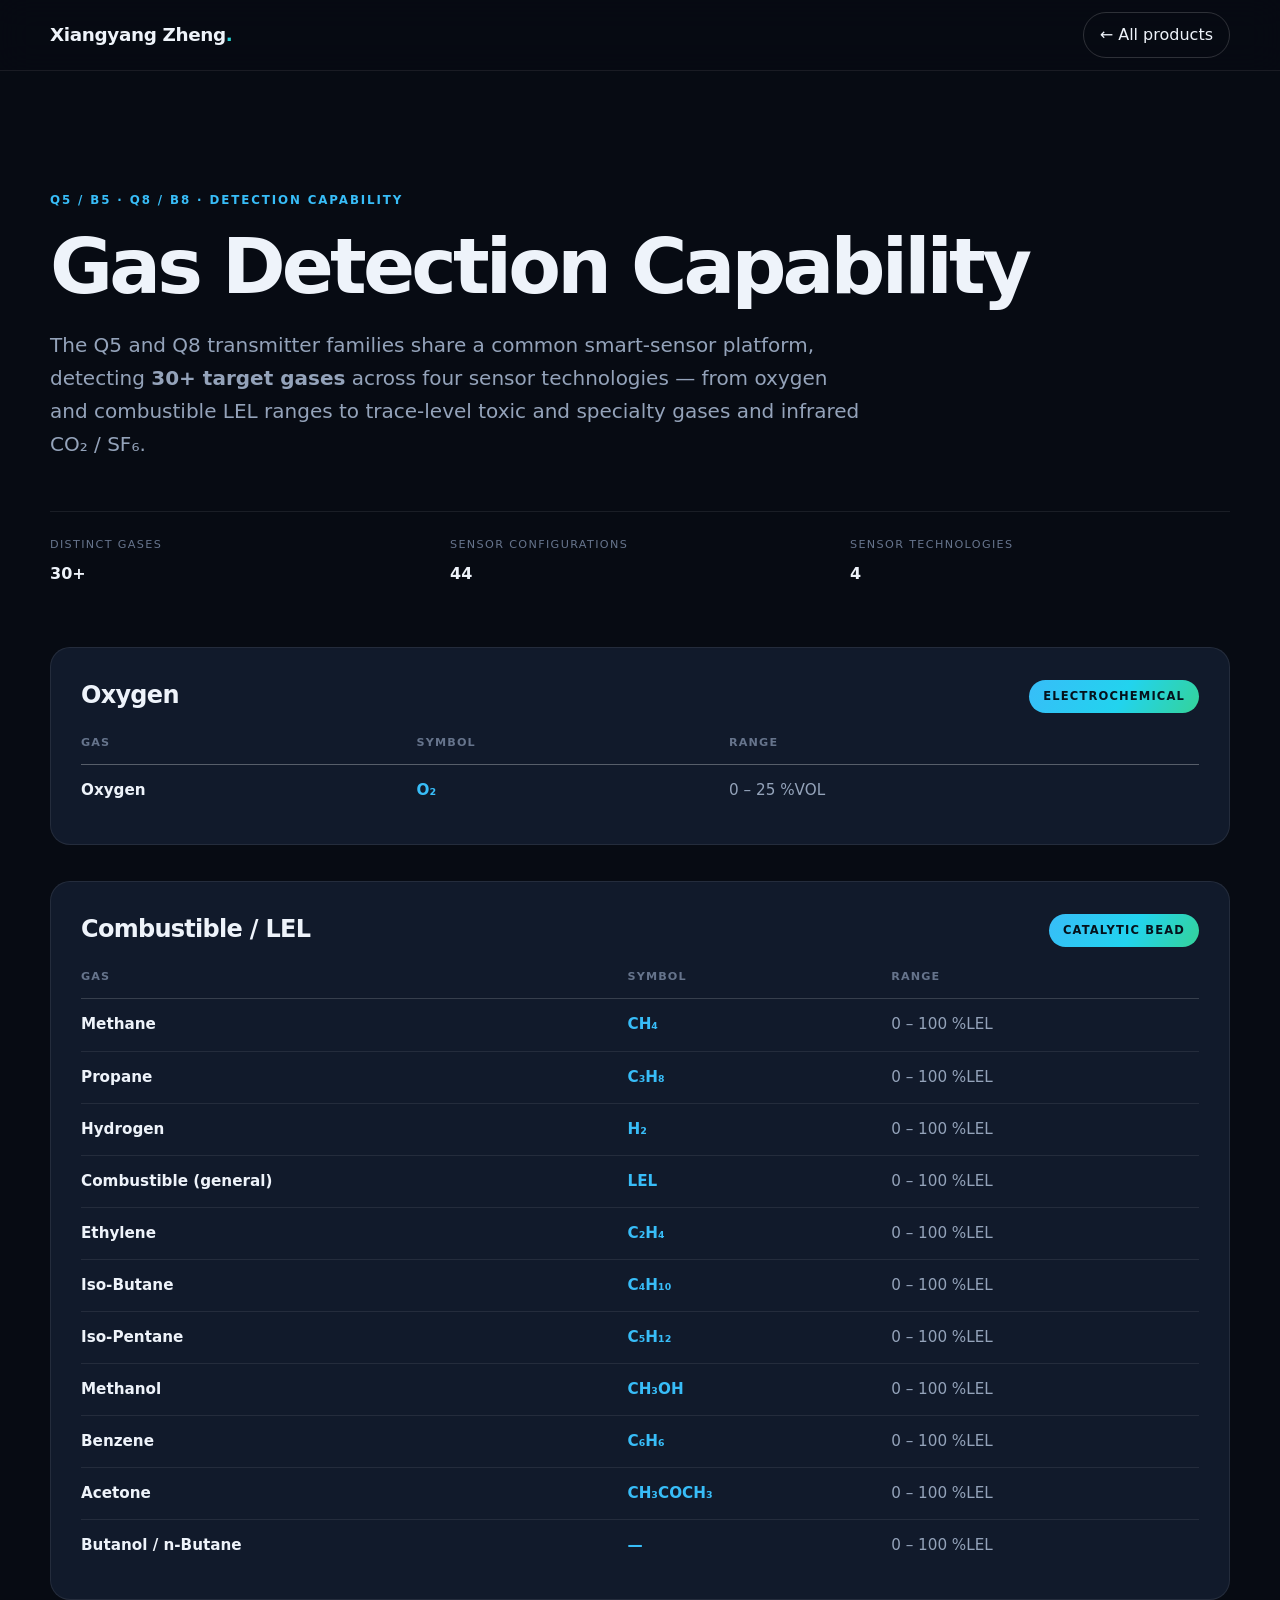
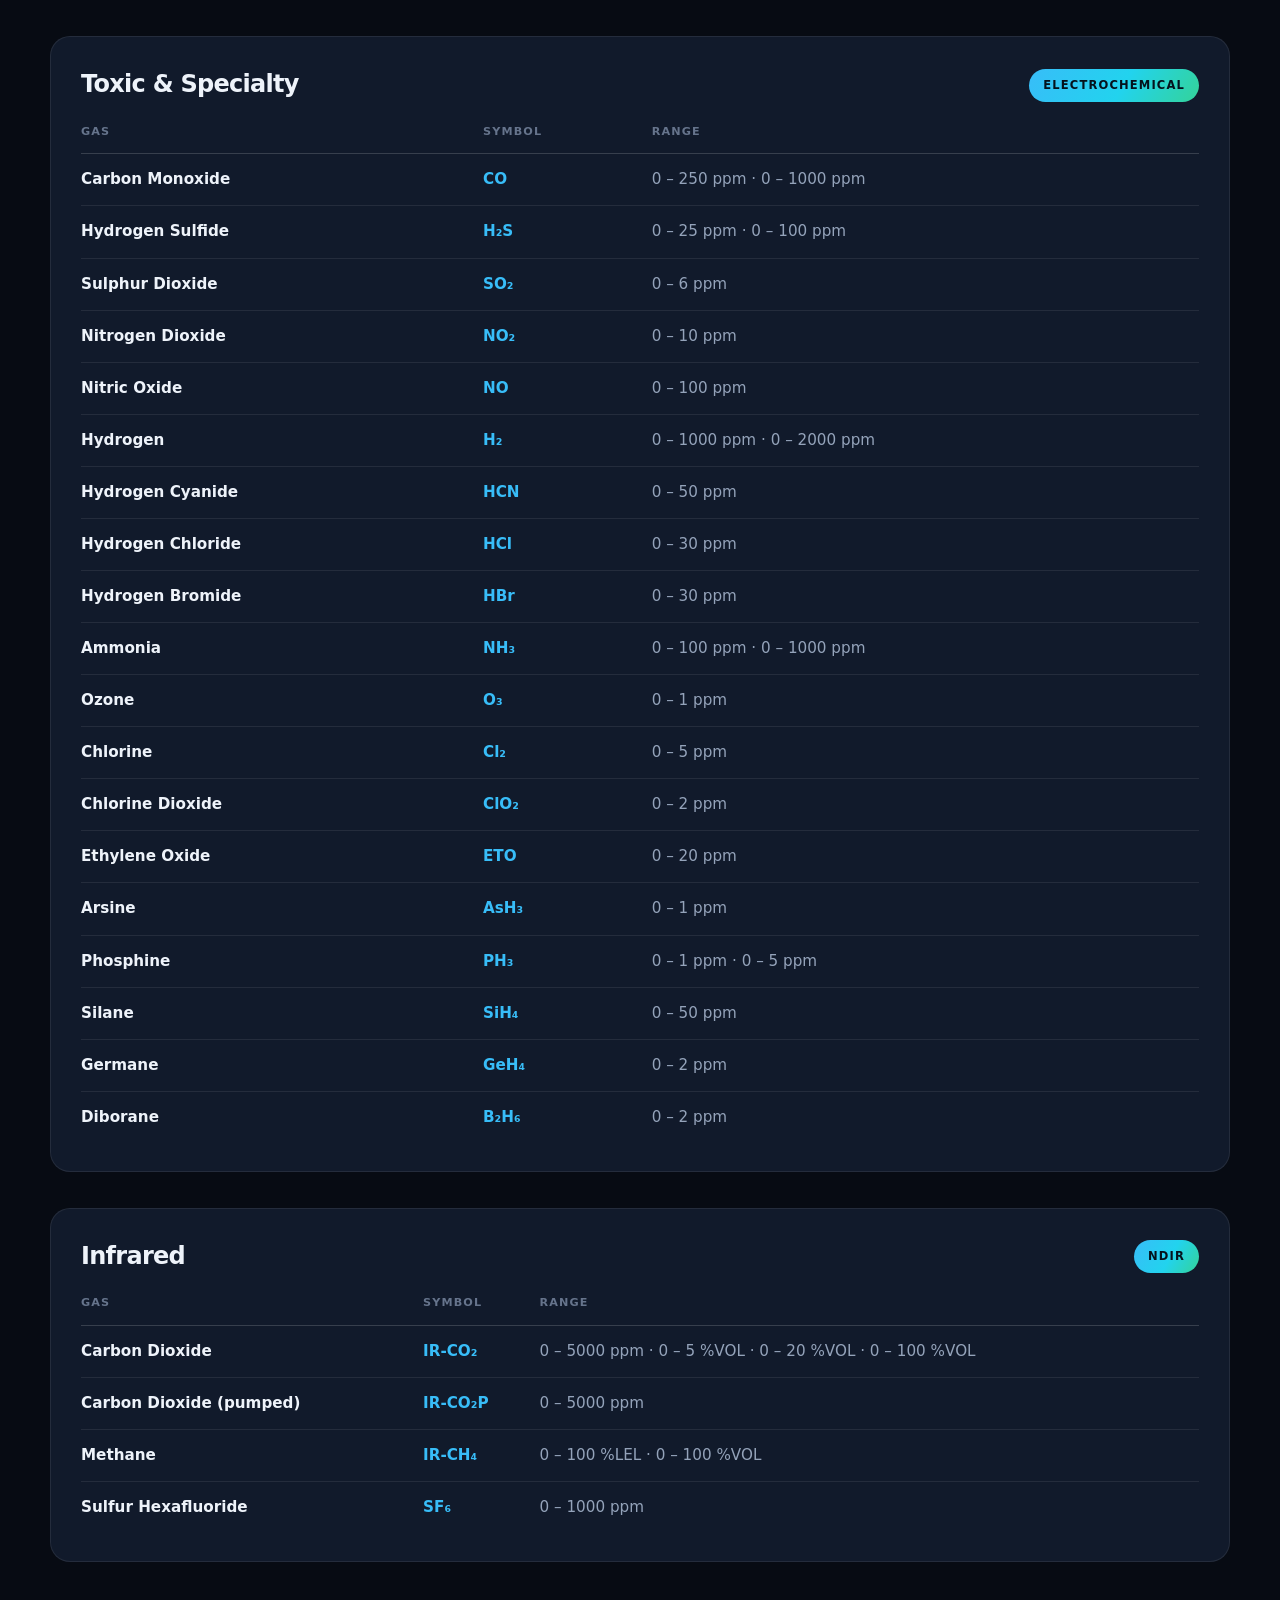
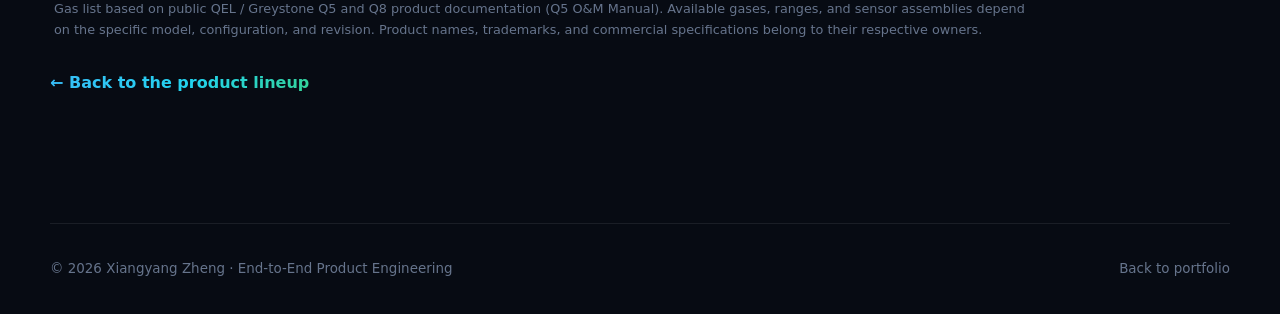
==== gas-detection.html @ d2b10678 "Add Q5/Q8 gas detection capability page (full sensor list by technology); link from flagship cards; " ====
<!DOCTYPE html>
<html lang="en">
<head>
<meta charset="utf-8"/>
<meta content="width=device-width, initial-scale=1" name="viewport"/>
<meta content="Q5 / B5 and Q8 / B8 gas detection capability — 30+ target gases across electrochemical, catalytic-bead, PID, and infrared (NDIR) sensor technologies." name="description"/>
<title>Gas Detection Capability — Q5 / Q8 | Xiangyang Zheng</title>
<link href="styles.css" rel="stylesheet"/>
<script defer="" src="script.js"></script>
</head>
<body>
<header class="site-header">
<div class="shell">
<a class="brand" href="index.html">Xiangyang Zheng<span>.</span></a>
<a class="nav-btn" href="index.html#products">← All products</a>
</div>
</header>
<main>
<section class="case-hero shell">
<p class="eyebrow">Q5 / B5 · Q8 / B8 · Detection capability</p>
<h1>Gas Detection Capability</h1>
<p>The Q5 and Q8 transmitter families share a common smart-sensor platform, detecting <strong>30+ target gases</strong> across four sensor technologies — from oxygen and combustible LEL ranges to trace-level toxic and specialty gases and infrared CO₂ / SF₆.</p>
<div class="case-meta">
<div><span>Distinct gases</span><strong>30+</strong></div>
<div><span>Sensor configurations</span><strong>44</strong></div>
<div><span>Sensor technologies</span><strong>4</strong></div>
</div>
</section>

<section class="case-content-full shell">

<div class="gas-cat reveal">
<div class="gas-cat-head"><h2>Oxygen</h2><span class="gas-tech">Electrochemical</span></div>
<table class="gas-table"><thead><tr><th>Gas</th><th>Symbol</th><th>Range</th></tr></thead><tbody>
<tr><td>Oxygen</td><td>O₂</td><td>0 – 25 %VOL</td></tr>
</tbody></table>
</div>

<div class="gas-cat reveal">
<div class="gas-cat-head"><h2>Combustible / LEL</h2><span class="gas-tech">Catalytic Bead</span></div>
<table class="gas-table"><thead><tr><th>Gas</th><th>Symbol</th><th>Range</th></tr></thead><tbody>
<tr><td>Methane</td><td>CH₄</td><td>0 – 100 %LEL</td></tr>
<tr><td>Propane</td><td>C₃H₈</td><td>0 – 100 %LEL</td></tr>
<tr><td>Hydrogen</td><td>H₂</td><td>0 – 100 %LEL</td></tr>
<tr><td>Combustible (general)</td><td>LEL</td><td>0 – 100 %LEL</td></tr>
<tr><td>Ethylene</td><td>C₂H₄</td><td>0 – 100 %LEL</td></tr>
<tr><td>Iso-Butane</td><td>C₄H₁₀</td><td>0 – 100 %LEL</td></tr>
<tr><td>Iso-Pentane</td><td>C₅H₁₂</td><td>0 – 100 %LEL</td></tr>
<tr><td>Methanol</td><td>CH₃OH</td><td>0 – 100 %LEL</td></tr>
<tr><td>Benzene</td><td>C₆H₆</td><td>0 – 100 %LEL</td></tr>
<tr><td>Acetone</td><td>CH₃COCH₃</td><td>0 – 100 %LEL</td></tr>
<tr><td>Butanol / n-Butane</td><td>—</td><td>0 – 100 %LEL</td></tr>
</tbody></table>
</div>

<div class="gas-cat reveal">
<div class="gas-cat-head"><h2>Toxic &amp; Specialty</h2><span class="gas-tech">Electrochemical</span></div>
<table class="gas-table"><thead><tr><th>Gas</th><th>Symbol</th><th>Range</th></tr></thead><tbody>
<tr><td>Carbon Monoxide</td><td>CO</td><td>0 – 250 ppm · 0 – 1000 ppm</td></tr>
<tr><td>Hydrogen Sulfide</td><td>H₂S</td><td>0 – 25 ppm · 0 – 100 ppm</td></tr>
<tr><td>Sulphur Dioxide</td><td>SO₂</td><td>0 – 6 ppm</td></tr>
<tr><td>Nitrogen Dioxide</td><td>NO₂</td><td>0 – 10 ppm</td></tr>
<tr><td>Nitric Oxide</td><td>NO</td><td>0 – 100 ppm</td></tr>
<tr><td>Hydrogen</td><td>H₂</td><td>0 – 1000 ppm · 0 – 2000 ppm</td></tr>
<tr><td>Hydrogen Cyanide</td><td>HCN</td><td>0 – 50 ppm</td></tr>
<tr><td>Hydrogen Chloride</td><td>HCl</td><td>0 – 30 ppm</td></tr>
<tr><td>Hydrogen Bromide</td><td>HBr</td><td>0 – 30 ppm</td></tr>
<tr><td>Ammonia</td><td>NH₃</td><td>0 – 100 ppm · 0 – 1000 ppm</td></tr>
<tr><td>Ozone</td><td>O₃</td><td>0 – 1 ppm</td></tr>
<tr><td>Chlorine</td><td>Cl₂</td><td>0 – 5 ppm</td></tr>
<tr><td>Chlorine Dioxide</td><td>ClO₂</td><td>0 – 2 ppm</td></tr>
<tr><td>Ethylene Oxide</td><td>ETO</td><td>0 – 20 ppm</td></tr>
<tr><td>Arsine</td><td>AsH₃</td><td>0 – 1 ppm</td></tr>
<tr><td>Phosphine</td><td>PH₃</td><td>0 – 1 ppm · 0 – 5 ppm</td></tr>
<tr><td>Silane</td><td>SiH₄</td><td>0 – 50 ppm</td></tr>
<tr><td>Germane</td><td>GeH₄</td><td>0 – 2 ppm</td></tr>
<tr><td>Diborane</td><td>B₂H₆</td><td>0 – 2 ppm</td></tr>
</tbody></table>
</div>

<div class="gas-cat reveal">
<div class="gas-cat-head"><h2>Infrared</h2><span class="gas-tech">NDIR</span></div>
<table class="gas-table"><thead><tr><th>Gas</th><th>Symbol</th><th>Range</th></tr></thead><tbody>
<tr><td>Carbon Dioxide</td><td>IR-CO₂</td><td>0 – 5000 ppm · 0 – 5 %VOL · 0 – 20 %VOL · 0 – 100 %VOL</td></tr>
<tr><td>Carbon Dioxide (pumped)</td><td>IR-CO₂P</td><td>0 – 5000 ppm</td></tr>
<tr><td>Methane</td><td>IR-CH₄</td><td>0 – 100 %LEL · 0 – 100 %VOL</td></tr>
<tr><td>Sulfur Hexafluoride</td><td>SF₆</td><td>0 – 1000 ppm</td></tr>
</tbody></table>
</div>

<p class="cert-note">Gas list based on public QEL / Greystone Q5 and Q8 product documentation (Q5 O&amp;M Manual). Available gases, ranges, and sensor assemblies depend on the specific model, configuration, and revision. Product names, trademarks, and commercial specifications belong to their respective owners.</p>
<p class="gas-back"><a class="text-link" href="index.html#products">← Back to the product lineup</a></p>
</section>
</main>
<footer class="site-footer shell"><span>© <span id="year"></span> Xiangyang Zheng · End-to-End Product Engineering</span><a href="index.html">Back to portfolio</a></footer>
</body>
</html>
---- styles.css ----
/* ===== Xiangyang Zheng — Product Engineering Portfolio (dark) ===== */
:root{
  --bg:#070b13;--bg-soft:#0b111d;--panel:#111a2b;--panel-2:#16223a;
  --ink:#eef3fa;--muted:#94a3ba;--faint:#66748c;
  --line:rgba(255,255,255,.08);--line-strong:rgba(255,255,255,.16);
  --accent:#38bdf8;--accent-2:#22d3ee;--accent-3:#34d399;
  --grad:linear-gradient(120deg,#38bdf8,#22d3ee 55%,#34d399);
  --tile:linear-gradient(160deg,#f4f7fa,#e6edf3);
  --radius:20px;--shadow:0 30px 80px rgba(0,0,0,.45);
  --maxw:1180px;
}
*{box-sizing:border-box}
html{scroll-behavior:smooth}
body{margin:0;background:var(--bg);color:var(--ink);
  font-family:Inter,ui-sans-serif,system-ui,-apple-system,BlinkMacSystemFont,"Segoe UI",sans-serif;
  line-height:1.65;-webkit-font-smoothing:antialiased;overflow-x:hidden}
a{color:inherit;text-decoration:none}
h1,h2,h3,h4,p{margin-top:0}
img{max-width:100%}
.shell{width:min(var(--maxw),calc(100% - 44px));margin-inline:auto}
.kicker{text-transform:uppercase;letter-spacing:.18em;font-size:.72rem;font-weight:800;
  background:var(--grad);-webkit-background-clip:text;background-clip:text;color:transparent}
.section{padding:110px 0}
.section-head{max-width:720px;margin-bottom:52px}
.section-head h2{font-size:clamp(2rem,4vw,3.3rem);line-height:1.05;letter-spacing:-.04em;margin:14px 0 0}
.section-head p{color:var(--muted);font-size:1.08rem;margin:16px 0 0}
.eyebrow{text-transform:uppercase;letter-spacing:.16em;font-size:.74rem;font-weight:800;color:var(--accent)}

/* ---------- Header ---------- */
.site-header{position:sticky;top:0;z-index:50;width:100%;
  background:rgba(7,11,19,.72);backdrop-filter:blur(16px);border-bottom:1px solid var(--line)}
.site-header .shell{display:flex;align-items:center;justify-content:space-between;height:70px}
.brand{font-size:1.15rem;font-weight:800;letter-spacing:-.02em;white-space:nowrap}
.brand span{background:var(--grad);-webkit-background-clip:text;background-clip:text;color:transparent}
.main-nav{display:flex;gap:26px;align-items:center}
.main-nav a{font-size:.9rem;color:var(--muted);position:relative;padding:6px 0}
.main-nav a:hover{color:var(--ink)}
.main-nav a:after{content:"";position:absolute;left:0;bottom:0;height:2px;width:0;background:var(--grad);transition:width .25s}
.main-nav a:hover:after{width:100%}
.nav-btn{padding:9px 16px!important;border:1px solid var(--line-strong);border-radius:999px;color:var(--ink)!important}
.nav-btn:after{display:none}
.nav-btn:hover{border-color:var(--accent);background:rgba(56,189,248,.1)}
.menu-button{display:none;background:none;border:1px solid var(--line-strong);color:var(--ink);
  border-radius:10px;padding:8px 12px;font:inherit;font-size:.85rem}

/* ---------- Buttons ---------- */
.btn{display:inline-flex;align-items:center;gap:8px;padding:14px 24px;border-radius:999px;font-weight:700;font-size:.95rem;
  transition:transform .2s,box-shadow .2s,background .2s,border-color .2s}
.btn-primary{background:var(--grad);color:#05121c;box-shadow:0 14px 34px rgba(34,211,238,.28)}
.btn-primary:hover{transform:translateY(-2px);box-shadow:0 20px 44px rgba(34,211,238,.4)}
.btn-ghost{border:1px solid var(--line-strong);color:var(--ink)}
.btn-ghost:hover{border-color:var(--accent);background:rgba(56,189,248,.08);transform:translateY(-2px)}

/* ---------- Hero ---------- */
.hero{position:relative;min-height:92vh;display:flex;align-items:center;overflow:hidden;text-align:center;padding:120px 0 90px}
.hero-bg{position:absolute;inset:0;z-index:0;
  background:
   radial-gradient(60% 55% at 50% 6%,rgba(56,189,248,.22),transparent 60%),
   radial-gradient(45% 40% at 82% 78%,rgba(52,211,153,.16),transparent 60%),
   radial-gradient(45% 40% at 15% 82%,rgba(34,211,238,.14),transparent 60%),
   var(--bg)}
.hero-bg:before{content:"";position:absolute;inset:0;opacity:.5;
  background-image:linear-gradient(rgba(255,255,255,.035) 1px,transparent 1px),linear-gradient(90deg,rgba(255,255,255,.035) 1px,transparent 1px);
  background-size:56px 56px;
  -webkit-mask-image:radial-gradient(70% 60% at 50% 40%,#000,transparent 78%);mask-image:radial-gradient(70% 60% at 50% 40%,#000,transparent 78%)}
.hero-inner{position:relative;z-index:1;max-width:940px;margin-inline:auto}
.hero-eyebrow{display:inline-block;border:1px solid var(--line-strong);border-radius:999px;padding:8px 18px;
  font-size:.76rem;letter-spacing:.14em;text-transform:uppercase;color:var(--muted);font-weight:700;margin-bottom:30px;background:rgba(255,255,255,.02)}
.hero h1{font-size:clamp(3rem,8vw,6.6rem);line-height:.98;letter-spacing:-.05em;margin:0}
.hero h1 .grad{background:var(--grad);-webkit-background-clip:text;background-clip:text;color:transparent}
.hero-sub{font-size:clamp(1.4rem,3vw,2.1rem);font-weight:600;color:var(--ink);margin:22px 0 0;letter-spacing:-.02em}
.hero-tags{color:var(--muted);font-size:1.02rem;margin:22px auto 0;max-width:640px;letter-spacing:.01em}
.hero-cta{display:flex;gap:14px;justify-content:center;flex-wrap:wrap;margin-top:40px}
.scroll-cue{position:absolute;left:50%;bottom:26px;transform:translateX(-50%);z-index:1;color:var(--faint);font-size:.72rem;letter-spacing:.2em;text-transform:uppercase}

/* ---------- Stat band ---------- */
.stats{border-top:1px solid var(--line);border-bottom:1px solid var(--line);background:var(--bg-soft)}
.stats .shell{display:grid;grid-template-columns:repeat(6,1fr)}
.stat{padding:40px 20px;text-align:center;border-left:1px solid var(--line)}
.stat:first-child{border-left:0}
.stat b{display:block;font-size:clamp(1.7rem,2.6vw,2.5rem);letter-spacing:-.03em;line-height:1;
  background:var(--grad);-webkit-background-clip:text;background-clip:text;color:transparent}
.stat span{display:block;margin-top:10px;color:var(--muted);font-size:.82rem;text-transform:uppercase;letter-spacing:.08em}

/* ---------- What I designed ---------- */
.designed{background:
  radial-gradient(50% 60% at 100% 0,rgba(56,189,248,.1),transparent 60%),var(--bg)}
.designed-wrap{display:grid;grid-template-columns:.9fr 1.1fr;gap:60px;align-items:start}
.designed-copy h2{font-size:clamp(2rem,4vw,3.2rem);line-height:1.04;letter-spacing:-.04em;margin:14px 0 20px}
.designed-copy p{color:var(--muted);font-size:1.08rem}
.designed-copy .badge{display:inline-block;margin-top:18px;padding:8px 16px;border-radius:999px;
  border:1px solid rgba(52,211,153,.4);color:var(--accent-3);font-weight:700;font-size:.82rem;background:rgba(52,211,153,.08)}
.designed-grid{display:grid;grid-template-columns:1fr 1fr;gap:12px}
.designed-grid div{display:flex;align-items:center;gap:12px;background:var(--panel);border:1px solid var(--line);
  border-radius:12px;padding:15px 16px;font-weight:600;font-size:.95rem;transition:border-color .2s,transform .2s}
.designed-grid div:hover{border-color:var(--line-strong);transform:translateY(-2px)}
.designed-grid .ck{flex:none;width:22px;height:22px;border-radius:50%;background:var(--grad);color:#05121c;
  display:flex;align-items:center;justify-content:center;font-size:.8rem;font-weight:900}

/* ---------- Capabilities ---------- */
.cap-grid{display:grid;grid-template-columns:repeat(3,1fr);gap:20px}
.cap-card{background:var(--panel);border:1px solid var(--line);border-radius:var(--radius);padding:30px;
  transition:transform .25s,border-color .25s,box-shadow .25s}
.cap-card:hover{transform:translateY(-4px);border-color:var(--line-strong);box-shadow:var(--shadow)}
.cap-ic{width:46px;height:46px;border-radius:12px;display:flex;align-items:center;justify-content:center;margin-bottom:18px;
  background:rgba(56,189,248,.12);color:var(--accent)}
.cap-ic svg{width:26px;height:26px}
.cap-card h3{font-size:1.25rem;letter-spacing:-.02em;margin:0 0 16px}
.chips{display:flex;flex-wrap:wrap;gap:8px}
.chips span{font-size:.82rem;border:1px solid var(--line);border-radius:999px;padding:7px 12px;color:var(--muted);
  background:rgba(255,255,255,.02)}
.cap-card:hover .chips span{border-color:var(--line-strong)}

/* ---------- Process timeline ---------- */
.process{background:var(--bg-soft);border-top:1px solid var(--line);border-bottom:1px solid var(--line)}
.process-track{display:grid;grid-auto-flow:column;grid-auto-columns:minmax(150px,1fr);gap:0;overflow-x:auto;padding-bottom:8px}
.pstep{position:relative;padding:0 14px}
.pstep .dot{width:16px;height:16px;border-radius:50%;background:var(--grad);position:relative;z-index:2;box-shadow:0 0 0 6px rgba(56,189,248,.12)}
.pstep .bar{position:absolute;top:8px;left:0;right:0;height:2px;background:linear-gradient(90deg,var(--accent),var(--accent-3));opacity:.35;z-index:1}
.pstep:first-child .bar{left:50%}
.pstep:last-child .bar{right:50%}
.pstep b{display:block;margin-top:20px;font-size:.7rem;color:var(--faint);letter-spacing:.12em}
.pstep span{display:block;margin-top:6px;font-weight:700;font-size:.98rem;letter-spacing:-.01em}

/* ---------- Spotlights ---------- */
.spotlight{display:grid;grid-template-columns:1fr 1fr;gap:56px;align-items:center;padding:64px 0;border-top:1px solid var(--line)}
.spotlight:nth-child(even) .spot-media{order:2}
.spot-media{border-radius:24px;background:var(--tile);display:flex;align-items:center;justify-content:center;
  min-height:400px;padding:36px;border:1px solid var(--line);overflow:hidden}
.spot-media img{max-height:360px;object-fit:contain;transition:transform .4s}
.spotlight:hover .spot-media img{transform:scale(1.04)}
.spot-copy .eyebrow{margin-bottom:12px}
.spot-copy h3{font-size:clamp(2.2rem,4vw,3.4rem);letter-spacing:-.04em;line-height:1;margin:0 0 18px}
.spot-copy p{color:var(--muted);font-size:1.06rem;max-width:520px}
.spot-gas{margin:16px 0 0;color:var(--muted);font-size:.98rem;padding-left:14px;border-left:2px solid var(--accent)}
.spot-gas b{color:var(--ink);font-weight:700}
.spot-specs{display:flex;flex-wrap:wrap;gap:10px;margin:24px 0 30px}
.spot-specs span{border:1px solid var(--line-strong);border-radius:10px;padding:9px 14px;font-size:.86rem;font-weight:600;
  background:rgba(255,255,255,.02)}
.text-link{font-weight:800;background:var(--grad);-webkit-background-clip:text;background-clip:text;color:transparent}
.text-link:hover{opacity:.85}

/* ---------- Product grid ---------- */
.product-grid{display:grid;grid-template-columns:repeat(3,1fr);gap:20px}
.product-card{position:relative;display:flex;flex-direction:column;background:var(--panel);border:1px solid var(--line);
  border-radius:var(--radius);padding:26px;transition:transform .25s,border-color .25s,box-shadow .25s}
.product-card:hover{transform:translateY(-5px);border-color:var(--line-strong);box-shadow:var(--shadow)}
.product-card.featured-card{grid-column:span 2}
.product-code{position:absolute;right:22px;top:16px;font-size:3.2rem;font-weight:800;letter-spacing:-.06em;color:rgba(255,255,255,.05)}
.project-number{text-transform:uppercase;letter-spacing:.14em;font-size:.68rem;font-weight:800;color:var(--accent);margin:0}
.product-image-wrap{height:200px;margin:14px 0 18px;border-radius:16px;background:var(--tile);
  display:flex;align-items:center;justify-content:center;overflow:hidden}
.featured-card .product-image-wrap{height:240px}
.product-image-wrap img{width:100%;height:100%;object-fit:contain;padding:14px;transition:transform .35s}
.product-card:hover .product-image-wrap img{transform:scale(1.05)}
.product-card h3{font-size:1.7rem;letter-spacing:-.03em;margin:0 0 14px;line-height:1.05}
.product-card p:not(.project-number){color:var(--muted);font-size:.96rem}
.mini-tags{display:flex;flex-wrap:wrap;gap:8px;margin-top:auto;padding-top:20px}
.mini-tags span{font-size:.74rem;border:1px solid var(--line);border-radius:999px;padding:7px 11px;color:var(--muted)}
.cert-note{font-size:.8rem;color:var(--faint);margin:26px 4px 0;max-width:980px}

/* BACnet highlight */
.bacnet-highlight{margin-top:36px;background:linear-gradient(140deg,var(--panel-2),var(--panel));border:1px solid var(--line-strong);
  border-radius:var(--radius);padding:42px 46px;display:grid;grid-template-columns:1.4fr .8fr;gap:40px;align-items:center;position:relative;overflow:hidden}
.bacnet-highlight:before{content:"";position:absolute;right:-90px;top:-90px;width:320px;height:320px;border-radius:50%;
  background:radial-gradient(circle at 35% 35%,rgba(56,189,248,.4),transparent 62%)}
.bacnet-copy{position:relative;z-index:1}
.bacnet-copy h3{font-size:clamp(1.5rem,2.6vw,2.2rem);letter-spacing:-.03em;margin:12px 0 14px}
.bacnet-copy p{color:var(--muted);margin:0;font-size:1.01rem}
.bacnet-badges{position:relative;z-index:1;display:flex;flex-wrap:wrap;gap:10px}
.bacnet-badges span{border:1px solid var(--line-strong);border-radius:999px;padding:9px 15px;font-size:.82rem;font-weight:600}
.bacnet-badges .badge-primary{background:var(--grad);color:#05121c;border:0;font-weight:800}

/* ---------- Accessories ---------- */
.acc-lead{color:var(--muted);font-size:1.06rem;max-width:780px;margin:0 0 34px}
.acc-group{margin-top:32px}
.acc-group-title{font-size:.74rem;text-transform:uppercase;letter-spacing:.14em;color:var(--accent);font-weight:800;margin:0 0 16px}
.acc-grid{display:grid;grid-template-columns:repeat(3,1fr);gap:16px}
.acc-card{background:var(--panel);border:1px solid var(--line);border-radius:16px;padding:20px;
  transition:transform .25s,border-color .25s,box-shadow .25s}
.acc-card:hover{transform:translateY(-3px);border-color:var(--line-strong);box-shadow:var(--shadow)}
.acc-media{height:120px;border-radius:12px;background:var(--tile);display:flex;align-items:center;justify-content:center;
  margin-bottom:15px;overflow:hidden}
.acc-media img{max-width:100%;max-height:100%;object-fit:contain;padding:8px;transition:transform .3s}
.acc-card:hover .acc-media img{transform:scale(1.05)}
.acc-ic{display:flex;color:var(--accent)}
.acc-ic svg{width:42px;height:42px}
.acc-card strong{display:block;font-size:1.12rem;letter-spacing:-.02em;margin-bottom:8px}
.acc-card p{margin:0;color:var(--muted);font-size:.9rem}

/* ---------- Product timeline ---------- */
.ptl{background:var(--bg-soft);border-top:1px solid var(--line);border-bottom:1px solid var(--line)}
.ptl-list{position:relative;max-width:760px;margin:0 auto;padding-left:34px}
.ptl-list:before{content:"";position:absolute;left:7px;top:6px;bottom:6px;width:2px;background:linear-gradient(var(--accent),var(--accent-3))}
.ptl-item{position:relative;padding:0 0 34px}
.ptl-item:last-child{padding-bottom:0}
.ptl-item:before{content:"";position:absolute;left:-34px;top:4px;width:16px;height:16px;border-radius:50%;
  background:var(--bg-soft);border:3px solid var(--accent)}
.ptl-item .yr{font-size:.76rem;font-weight:800;letter-spacing:.1em;color:var(--accent);text-transform:uppercase}
.ptl-item .nm{font-size:1.3rem;font-weight:700;letter-spacing:-.02em;margin-top:4px}
.ptl-item .ds{color:var(--muted);font-size:.95rem;margin-top:4px}

/* ---------- Innovation ---------- */
.innov-grid{display:grid;grid-template-columns:repeat(auto-fill,minmax(220px,1fr));gap:14px}
.innov-grid div{background:var(--panel);border:1px solid var(--line);border-radius:14px;padding:22px;
  display:flex;align-items:center;gap:14px;font-weight:600;transition:transform .2s,border-color .2s}
.innov-grid div:hover{transform:translateY(-3px);border-color:var(--accent)}
.innov-grid i{flex:none;width:10px;height:10px;border-radius:50%;background:var(--grad)}

/* ---------- Software ---------- */
.sw-grid{display:grid;grid-template-columns:1fr 1fr;gap:22px}
.sw-card{background:var(--panel);border:1px solid var(--line);border-radius:var(--radius);padding:34px;transition:border-color .25s,transform .25s}
.sw-card:hover{border-color:var(--line-strong);transform:translateY(-3px)}
.sw-card h3{font-size:1.6rem;letter-spacing:-.03em;margin:6px 0 12px}
.sw-card p,.sw-card li{color:var(--muted)}
.sw-card ul{padding-left:18px;margin:12px 0 0}
.sw-card li{margin:6px 0}
.sw-shots{display:flex;gap:12px;margin:20px 0 6px}
.sw-shots img{border-radius:12px;border:1px solid var(--line-strong);background:#0b1220;
  box-shadow:0 12px 30px rgba(0,0,0,.35);transition:transform .25s,box-shadow .25s}
.sw-shots img:hover{transform:translateY(-4px);box-shadow:0 18px 40px rgba(0,0,0,.5)}
.sw-shots--win,.sw-shots--strip{flex-direction:column}
.sw-shots--win img{width:100%}
.sw-shots--strip{align-items:center}
.sw-shots--strip img{width:100%;max-width:480px}

/* ---------- About ---------- */
.about{background:radial-gradient(50% 70% at 0 100%,rgba(52,211,153,.08),transparent 60%),var(--bg)}
.about-wrap{display:grid;grid-template-columns:.8fr 1.2fr;gap:60px;align-items:start}
.about-wrap h2{font-size:clamp(2rem,4vw,3.2rem);letter-spacing:-.04em;line-height:1.04;margin:14px 0 0}
.about-body p{color:var(--muted);font-size:1.12rem;margin:0 0 20px}
.about-body p strong{color:var(--ink)}
.about-body .lead{color:var(--ink);font-size:1.3rem;font-weight:500;line-height:1.5}
.about-intro h2{font-size:clamp(1.9rem,3.4vw,2.7rem)}
.portrait{width:100%;max-width:320px;aspect-ratio:1/1;border-radius:22px;overflow:hidden;margin-bottom:26px;
  border:1px solid var(--line-strong);box-shadow:var(--shadow);position:relative}
.portrait:after{content:"";position:absolute;inset:0;border-radius:22px;pointer-events:none;
  box-shadow:inset 0 0 0 1px rgba(255,255,255,.06)}
.portrait img{width:100%;height:100%;object-fit:cover;object-position:center 22%}
.about-role{margin:8px 0 0;font-weight:600;color:var(--muted);
  background:var(--grad);-webkit-background-clip:text;background-clip:text;color:transparent}

/* ---------- Contact ---------- */
.contact{text-align:center;background:linear-gradient(180deg,var(--bg),var(--bg-soft))}
.contact h2{font-size:clamp(2.2rem,5vw,4rem);letter-spacing:-.04em;line-height:1.05;max-width:900px;margin:16px auto 0}
.contact p{color:var(--muted);font-size:1.1rem;margin:20px auto 0;max-width:640px}
.contact-email{display:inline-block;margin-top:30px;font-size:clamp(1.3rem,3vw,1.9rem);font-weight:700;
  background:var(--grad);-webkit-background-clip:text;background-clip:text;color:transparent}
.contact-email:hover{opacity:.85}

/* ---------- Footer ---------- */
.site-footer{border-top:1px solid var(--line);padding:34px 0;display:flex;justify-content:space-between;gap:12px;
  color:var(--faint);font-size:.84rem;flex-wrap:wrap}

/* ---------- Reveal ---------- */
.reveal{opacity:0;transform:translateY(26px);transition:.7s cubic-bezier(.2,.7,.2,1)}
.reveal.visible{opacity:1;transform:none}

/* ---------- Case study (m-controller.html) ---------- */
.case-hero{padding:120px 0 60px}
.case-hero h1{font-size:clamp(2.6rem,6vw,5rem);letter-spacing:-.05em;line-height:1;margin:18px 0 24px}
.case-hero>p:not(.eyebrow){max-width:820px;font-size:1.25rem;color:var(--muted)}
.case-meta{display:grid;grid-template-columns:repeat(3,1fr);gap:20px;margin-top:50px;border-top:1px solid var(--line);padding-top:24px}
.case-meta span{display:block;font-size:.7rem;text-transform:uppercase;letter-spacing:.12em;color:var(--faint)}
.case-meta strong{display:block;margin-top:6px}
.case-banner{padding-bottom:80px}
.architecture-panel{height:520px;border-radius:24px;background:var(--panel);position:relative;overflow:hidden;border:1px solid var(--line)}
.architecture-panel:before{content:"";position:absolute;inset:0;
  background-image:linear-gradient(rgba(255,255,255,.05) 1px,transparent 1px),linear-gradient(90deg,rgba(255,255,255,.05) 1px,transparent 1px);background-size:40px 40px}
.architecture-node{position:absolute;z-index:2;background:var(--panel-2);border:1px solid var(--line-strong);padding:14px 20px;border-radius:12px;font-weight:800}
.central-node{left:50%;top:50%;transform:translate(-50%,-50%);background:var(--grad);color:#05121c;padding:26px 40px;font-size:1.4rem}
.node-a{left:7%;top:16%}.node-b{right:8%;top:16%}.node-c{left:7%;bottom:16%}.node-d{right:8%;bottom:16%}.node-e{left:50%;top:9%;transform:translateX(-50%)}
.case-content{display:grid;grid-template-columns:270px 1fr;gap:80px;padding-bottom:100px}
.case-sidebar{position:sticky;top:100px;align-self:start}
.case-sidebar ul{padding:0;list-style:none;margin:0}
.case-sidebar li{padding:13px 0;border-bottom:1px solid var(--line);font-size:.92rem;color:var(--muted)}
.case-main>section{padding-bottom:70px;margin-bottom:70px;border-bottom:1px solid var(--line)}
.case-main>section>p:not(.eyebrow){font-size:1.06rem;color:var(--muted);max-width:780px}
.contribution-grid{display:grid;grid-template-columns:1fr 1fr;gap:16px;margin-top:30px}
.contribution-grid>div{background:var(--panel);border:1px solid var(--line);padding:26px;border-radius:16px}
.contribution-grid p{color:var(--muted)}
.tag-list{display:flex;flex-wrap:wrap;gap:12px}
.tag-list span{border:1px solid var(--line);border-radius:999px;padding:10px 15px;color:var(--muted)}
.source-note{background:var(--panel);padding:30px!important;border:1px solid var(--line)!important;border-radius:16px}
.project-nav{display:flex;gap:20px}
/* Gas detection capability page */
.case-content-full{padding-bottom:110px}
.gas-cat{margin-bottom:36px;background:var(--panel);border:1px solid var(--line);border-radius:var(--radius);padding:28px 30px;overflow-x:auto}
.gas-cat-head{display:flex;align-items:center;justify-content:space-between;gap:14px;margin-bottom:18px;flex-wrap:wrap}
.gas-cat-head h2{font-size:1.5rem;letter-spacing:-.03em;margin:0}
.gas-tech{font-size:.72rem;font-weight:800;letter-spacing:.1em;text-transform:uppercase;padding:7px 14px;border-radius:999px;background:var(--grad);color:#05121c}
.gas-table{width:100%;border-collapse:collapse;font-size:.95rem;min-width:460px}
.gas-table th{text-align:left;font-size:.7rem;text-transform:uppercase;letter-spacing:.1em;color:var(--faint);font-weight:800;padding:0 14px 12px 0;border-bottom:1px solid var(--line-strong)}
.gas-table td{padding:13px 14px 13px 0;border-bottom:1px solid var(--line);color:var(--muted);vertical-align:top}
.gas-table tbody tr:last-child td{border-bottom:0}
.gas-table td:first-child{color:var(--ink);font-weight:600;white-space:nowrap}
.gas-table td:nth-child(2){color:var(--accent);font-weight:600;white-space:nowrap}
.gas-back{margin-top:30px}
.project-product-photo{margin-top:40px;background:var(--tile);border:1px solid var(--line);border-radius:22px;padding:28px;display:flex;justify-content:center}
.project-product-photo img{width:min(520px,100%);height:360px;object-fit:contain}

/* ---------- v1.1: hero lede, glass, philosophy, certs ---------- */
.hero-lede{font-size:clamp(1.8rem,3.8vw,3.3rem);line-height:1.14;letter-spacing:-.03em;font-weight:800;margin:0}
.hero-lede .lede-final{font-weight:600;color:var(--muted)}
.hero-name{margin:26px auto 0;color:var(--ink);font-weight:600;font-size:1.02rem;max-width:720px}
.glass{background:rgba(255,255,255,.045);backdrop-filter:blur(14px);-webkit-backdrop-filter:blur(14px);border:1px solid rgba(255,255,255,.09)}
.stat.glass{border-left:1px solid rgba(255,255,255,.09)}
.stat b[data-count]{font-variant-numeric:tabular-nums}
.philosophy{background:radial-gradient(60% 80% at 50% 0,rgba(56,189,248,.08),transparent 60%),var(--bg)}
.philosophy-quote{max-width:960px;margin:0 0 46px;font-size:clamp(1.4rem,2.8vw,2.1rem);line-height:1.4;font-weight:500;color:var(--ink);border-left:3px solid var(--accent);padding-left:26px}
.philosophy-quote em{font-style:normal;background:var(--grad);-webkit-background-clip:text;background-clip:text;color:transparent}
.lifecycle{display:flex;flex-wrap:wrap;gap:14px 0;align-items:center}
.lifecycle .lc{position:relative;padding:12px 20px;border-radius:12px;font-weight:700;font-size:.95rem;background:rgba(255,255,255,.05);border:1px solid var(--line);-webkit-backdrop-filter:blur(10px);backdrop-filter:blur(10px)}
.lifecycle .lc:not(:last-child){margin-right:34px}
.lifecycle .lc:not(:last-child):after{content:"→";position:absolute;right:-26px;top:50%;transform:translateY(-50%);color:var(--accent);font-weight:800}
.cert-grid{display:grid;grid-template-columns:repeat(3,1fr);gap:18px}
.cert-card{border-radius:var(--radius);padding:28px;transition:transform .25s,border-color .25s}
.cert-card:hover{transform:translateY(-4px);border-color:var(--line-strong)}
.cert-mark{display:inline-block;font-weight:800;font-size:1.05rem;letter-spacing:.02em;margin-bottom:14px;padding:8px 15px;border-radius:10px;background:var(--grad);color:#05121c}
.cert-card p{margin:0;color:var(--muted);font-size:.95rem}
@media(max-width:980px){.cert-grid{grid-template-columns:1fr 1fr}}
@media(max-width:640px){.cert-grid{grid-template-columns:1fr}.lifecycle{gap:10px}.lifecycle .lc{width:100%}.lifecycle .lc:not(:last-child){margin-right:0}.lifecycle .lc:not(:last-child):after{content:"↓";right:auto;left:50%;top:auto;bottom:-16px;transform:translateX(-50%)}}

/* ---------- Responsive ---------- */
@media(max-width:980px){
  .designed-wrap,.about-wrap{grid-template-columns:1fr;gap:34px}
  .cap-grid{grid-template-columns:1fr 1fr}
  .stats .shell{grid-template-columns:repeat(3,1fr)}
  .stat:nth-child(4){border-left:0}
  .stat:nth-child(-n+3){border-bottom:1px solid var(--line)}
  .bacnet-highlight{grid-template-columns:1fr}
  .product-grid{grid-template-columns:1fr 1fr}
  .product-card.featured-card{grid-column:span 2}
  .spotlight{grid-template-columns:1fr;gap:30px}
  .spotlight:nth-child(even) .spot-media{order:0}
  .case-content{grid-template-columns:1fr;gap:30px}
  .case-sidebar{position:static}
}
@media(max-width:640px){
  .main-nav{position:fixed;inset:70px 12px auto 12px;flex-direction:column;align-items:flex-start;gap:6px;
    background:var(--panel);border:1px solid var(--line-strong);border-radius:16px;padding:16px;display:none;box-shadow:var(--shadow)}
  .main-nav.open{display:flex}
  .main-nav a{padding:8px 4px;width:100%}
  .menu-button{display:block}
  .section{padding:76px 0}
  .cap-grid,.designed-grid,.contribution-grid,.sw-grid{grid-template-columns:1fr}
  .stats .shell{grid-template-columns:1fr 1fr}
  .stat{border-left:0;border-bottom:1px solid var(--line)}
  .stat:nth-child(odd){border-right:1px solid var(--line)}
  .product-grid,.acc-grid{grid-template-columns:1fr}
  .product-card.featured-card{grid-column:auto}
  .case-meta{grid-template-columns:1fr}
  .contribution-grid{grid-template-columns:1fr}
}
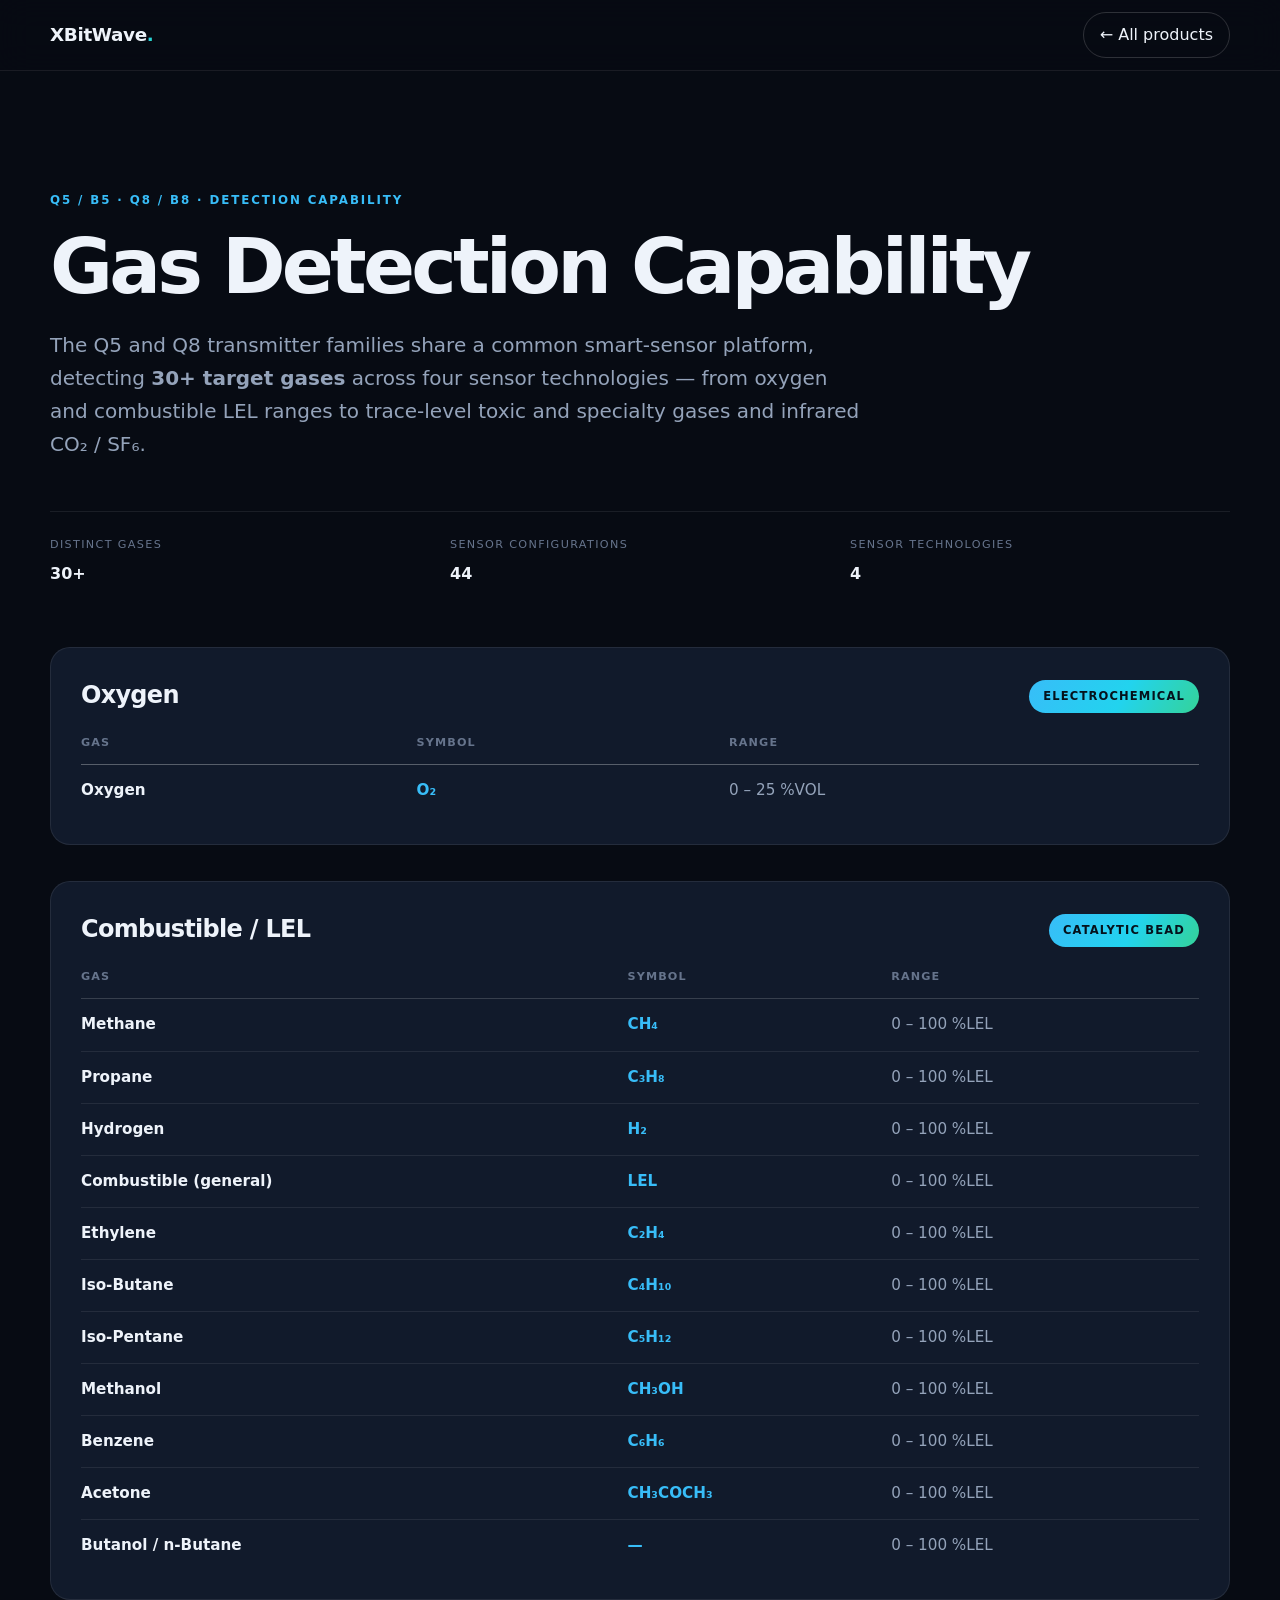
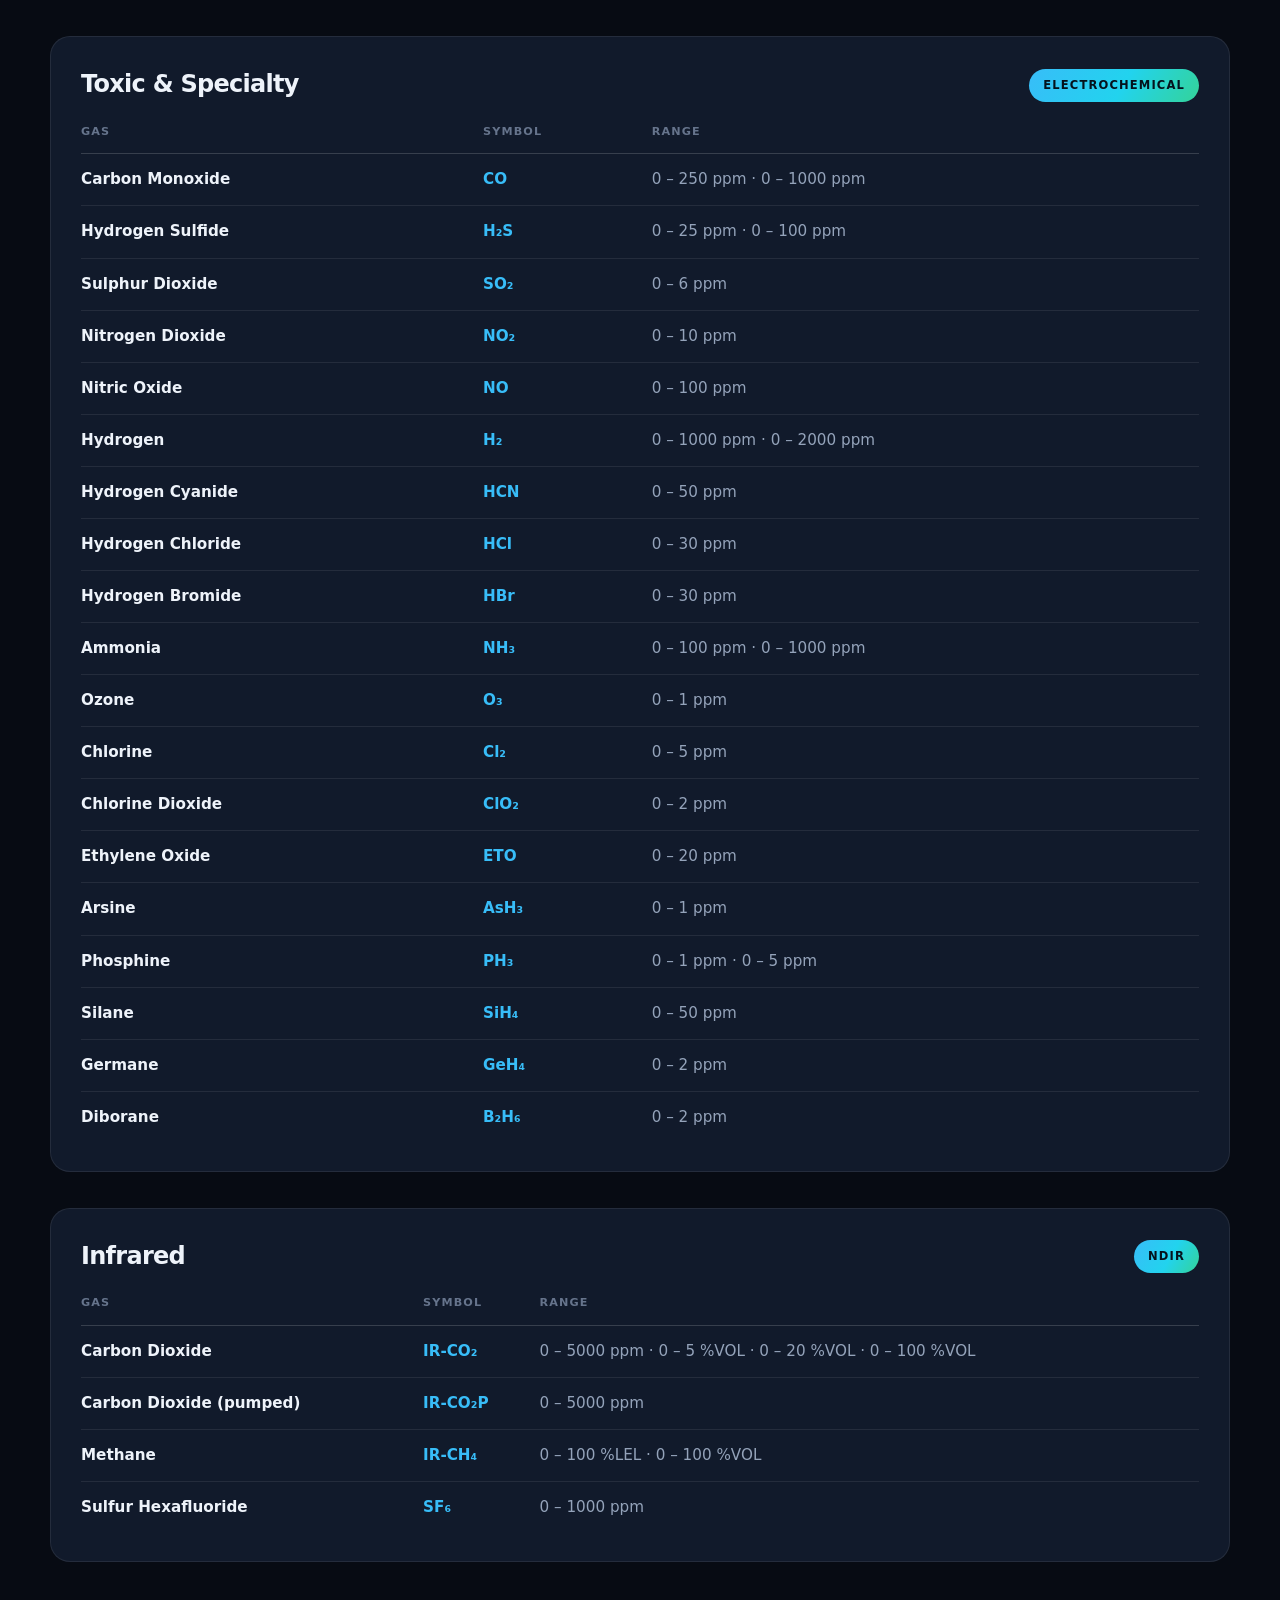
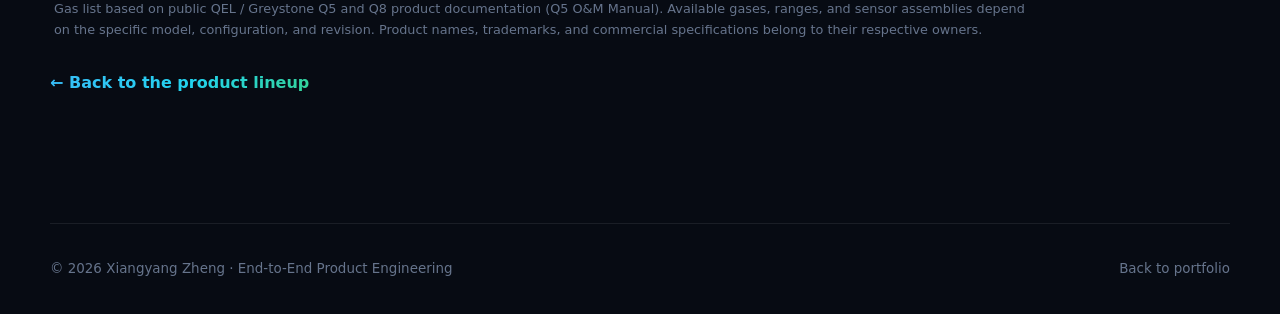
==== commit 5d4ec81d: "Brand refinement: XBitWave wordmark hero, site-wide brand and titles" ====
--- a/gas-detection.html
+++ b/gas-detection.html
@@ -4,14 +4,14 @@
 <meta charset="utf-8"/>
 <meta content="width=device-width, initial-scale=1" name="viewport"/>
 <meta content="Q5 / B5 and Q8 / B8 gas detection capability — 30+ target gases across electrochemical, catalytic-bead, PID, and infrared (NDIR) sensor technologies." name="description"/>
-<title>Gas Detection Capability — Q5 / Q8 | Xiangyang Zheng</title>
+<title>Gas Detection Capability — Q5 / Q8 | XBitWave</title>
 <link href="styles.css" rel="stylesheet"/>
 <script defer="" src="script.js"></script>
 </head>
 <body>
 <header class="site-header">
 <div class="shell">
-<a class="brand" href="index.html">Xiangyang Zheng<span>.</span></a>
+<a class="brand" href="index.html">XBitWave<span>.</span></a>
 <a class="nav-btn" href="index.html#products">← All products</a>
 </div>
 </header>
--- a/styles.css
+++ b/styles.css
@@ -300,9 +300,15 @@
 .project-product-photo img{width:min(520px,100%);height:360px;object-fit:contain}
 
 /* ---------- v1.1: hero lede, glass, philosophy, certs ---------- */
-.hero-lede{font-size:clamp(1.8rem,3.8vw,3.3rem);line-height:1.14;letter-spacing:-.03em;font-weight:800;margin:0}
+.hero-brand{font-size:clamp(3rem,8vw,6rem);line-height:1;letter-spacing:-.045em;font-weight:900;margin:0;
+  background:var(--grad);-webkit-background-clip:text;background-clip:text;color:transparent}
+.hero-brand-sub{margin:16px 0 0;font-size:.82rem;font-weight:700;text-transform:uppercase;letter-spacing:.34em;color:var(--muted)}
+.hero-person{display:flex;align-items:center;justify-content:center;gap:14px;flex-wrap:wrap;
+  margin:30px auto 0;padding-top:26px;max-width:560px;border-top:1px solid var(--line)}
+.hero-person strong{font-size:1.35rem;font-weight:700;letter-spacing:-.02em;color:var(--ink)}
+.hero-person span{font-size:.95rem;color:var(--muted);padding-left:14px;border-left:1px solid var(--line-strong)}
+.hero-lede{font-size:clamp(1.5rem,3.1vw,2.5rem);line-height:1.22;letter-spacing:-.03em;font-weight:800;margin:34px 0 0}
 .hero-lede .lede-final{font-weight:600;color:var(--muted)}
-.hero-name{margin:26px auto 0;color:var(--ink);font-weight:600;font-size:1.02rem;max-width:720px}
 .glass{background:rgba(255,255,255,.045);backdrop-filter:blur(14px);-webkit-backdrop-filter:blur(14px);border:1px solid rgba(255,255,255,.09)}
 .stat.glass{border-left:1px solid rgba(255,255,255,.09)}
 .stat b[data-count]{font-variant-numeric:tabular-nums}
@@ -319,7 +325,8 @@
 .cert-mark{display:inline-block;font-weight:800;font-size:1.05rem;letter-spacing:.02em;margin-bottom:14px;padding:8px 15px;border-radius:10px;background:var(--grad);color:#05121c}
 .cert-card p{margin:0;color:var(--muted);font-size:.95rem}
 @media(max-width:980px){.cert-grid{grid-template-columns:1fr 1fr}}
-@media(max-width:640px){.cert-grid{grid-template-columns:1fr}.lifecycle{gap:10px}.lifecycle .lc{width:100%}.lifecycle .lc:not(:last-child){margin-right:0}.lifecycle .lc:not(:last-child):after{content:"↓";right:auto;left:50%;top:auto;bottom:-16px;transform:translateX(-50%)}}
+@media(max-width:640px){.hero-person{gap:6px}.hero-person span{border-left:0;padding-left:0}.hero-brand-sub{letter-spacing:.24em}
+.cert-grid{grid-template-columns:1fr}.lifecycle{gap:10px}.lifecycle .lc{width:100%}.lifecycle .lc:not(:last-child){margin-right:0}.lifecycle .lc:not(:last-child):after{content:"↓";right:auto;left:50%;top:auto;bottom:-16px;transform:translateX(-50%)}}
 
 /* ---------- Responsive ---------- */
 @media(max-width:980px){
